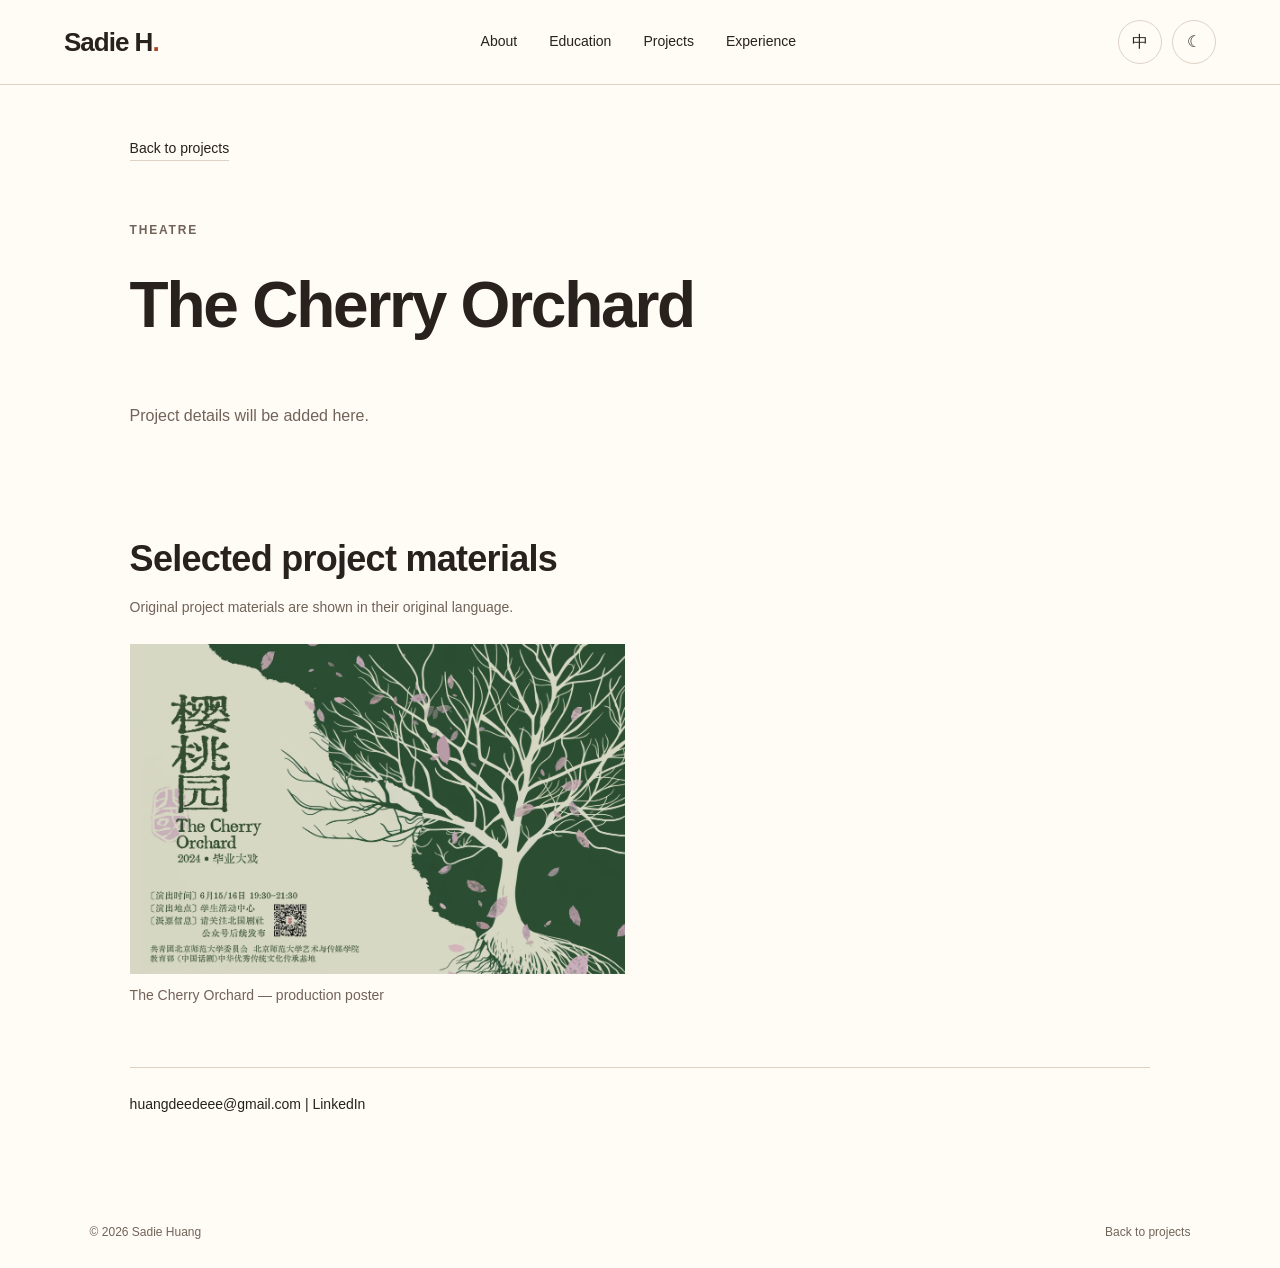
==== projects/cherry/index.html @ c48800c4 "Update Sadie project website" ====
<!doctype html><html lang="en"><head><meta charset="UTF-8"><meta name="viewport" content="width=device-width,initial-scale=1"><meta name="description" content="The Cherry Orchard — Sadie Huang"><title>The Cherry Orchard — Sadie Huang</title><script>try{document.documentElement.dataset.theme=localStorage.getItem('sadie-theme')||(matchMedia('(prefers-color-scheme: dark)').matches?'dark':'light');document.documentElement.lang=localStorage.getItem('sadie-language')||'en'}catch(e){document.documentElement.dataset.theme=matchMedia('(prefers-color-scheme: dark)').matches?'dark':'light'}</script><link rel="stylesheet" href="../../style.css"></head><body data-project="cherry"><header><a class="brand" href="../../">Sadie H<span>.</span></a><nav id="nav"><a href="../../#about" data-detail-i="about">About</a><a href="../../#education" data-detail-i="education">Education</a><a href="../../#work" data-detail-i="projects">Projects</a><a href="../../#experience" data-detail-i="experience">Experience</a></nav><div class="utilities"><button id="language" aria-label="Switch language">中</button><button id="theme" aria-label="Switch color theme">◐</button><button id="menu" aria-controls="nav" aria-expanded="false" aria-label="Menu">☰</button></div></header><main class="project-detail"><a class="back-link" href="../../#work" data-detail-i="back">Back to projects</a><p id="project-category" class="eyebrow"></p><h1 id="project-title">The Cherry Orchard</h1><div id="project-content" aria-live="polite"></div><div id="project-media"></div><section class="project-contact"><a href="mailto:huangdeedeee@gmail.com">huangdeedeee@gmail.com</a><span aria-hidden="true"> | </span><a href="https://www.linkedin.com/in/sadie-huang-341997337" target="_blank" rel="noopener noreferrer">LinkedIn</a></section></main><footer><span>© <span id="year"></span> Sadie Huang</span><a href="../../#work" data-detail-i="back">Back to projects</a></footer><dialog id="lightbox"><button id="close" aria-label="Close image">×</button><img id="full-image" alt=""><p id="image-caption"></p></dialog><script src="../../project.js"></script></body></html>
---- style.css ----
:root{--bg:#fffbf5;--fg:#28211d;--muted:#716359;--line:#ded2c7;--soft:#f4ece2;--accent:#ac4828;--header:rgba(255,251,245,.94);color-scheme:light}html[data-theme=dark]{--bg:#1c1815;--fg:#faf0e5;--muted:#c5b5a8;--line:#4a3c33;--soft:#28211b;--accent:#efaa7f;--header:rgba(28,24,21,.94);color-scheme:dark}*{box-sizing:border-box}html{scroll-behavior:smooth;scroll-padding-top:90px}body{margin:0;background:var(--bg);color:var(--fg);font-family:Arial,'Helvetica Neue','PingFang SC',sans-serif;font-size:16px;line-height:1.65}button,a{-webkit-tap-highlight-color:transparent}a{color:inherit;text-decoration:none}button{font:inherit;cursor:pointer;color:inherit}button:focus-visible,a:focus-visible{outline:3px solid var(--accent);outline-offset:5px}header{position:sticky;top:0;z-index:20;display:flex;align-items:center;justify-content:space-between;padding:20px 5%;background:var(--header);backdrop-filter:blur(12px);border-bottom:1px solid var(--line);gap:20px}.brand{font-size:26px;font-weight:800;letter-spacing:-1px}.brand span{color:var(--accent)}nav{display:flex;gap:32px;font-size:14px}nav a:hover,.linkedin:hover{color:var(--accent)}.utilities{display:flex;gap:10px;align-items:center}.utilities button{background:none;border:1px solid var(--line);border-radius:50%;min-width:44px;height:44px;font-size:16px}#language{border-radius:24px;padding:0 13px}#menu{display:none}.hero{position:relative;padding:70px 7% 0;min-height:760px;overflow:hidden;isolation:isolate}.hero-content{position:relative;z-index:2}.eyebrow{font-size:12px;font-weight:700;letter-spacing:.15em;margin:0 0 28px;text-transform:uppercase}h1{font-size:clamp(100px,15vw,220px);line-height:.89;letter-spacing:-.075em;margin:0;font-weight:700}h1 span{margin-left:11vw}h1 b{color:var(--accent)}.hero-bottom{display:flex;align-items:center;justify-content:space-between;gap:30px;margin:45px 0 55px}.hero-bottom p{font-size:clamp(20px,2.5vw,30px);line-height:1.35;margin:0;letter-spacing:-.025em}.pill{display:inline-flex;border:1px solid var(--fg);padding:15px 26px;border-radius:50px;font-size:14px;white-space:nowrap}.pill:hover{background:var(--fg);color:var(--bg)}.hero-foot{position:relative;z-index:2;display:flex;justify-content:space-between;border-top:1px solid var(--line);padding:18px 0;font-size:12px;color:var(--muted);gap:16px}.section{padding:90px 7%;border-top:1px solid var(--line)}.section-heading{display:flex;align-items:flex-end;justify-content:space-between;gap:30px;margin-bottom:45px}h2{font-size:clamp(40px,6vw,80px);line-height:1.06;letter-spacing:-.055em;margin:0;font-weight:600}.section-note{color:var(--muted);max-width:320px;margin:0}.filters{display:flex;gap:10px;flex-wrap:wrap;margin-bottom:36px}.filters button{border:1px solid var(--line);border-radius:25px;background:none;padding:9px 18px;font-size:14px}.filters .active{background:var(--fg);color:var(--bg);border-color:var(--fg)}.gallery{display:grid;grid-template-columns:repeat(2,minmax(0,1fr));gap:38px 28px}.art{margin:0;min-width:0}.art button{display:block;background:var(--soft);padding:0;border:0;width:100%;overflow:hidden}.art img{width:100%;height:420px;object-fit:contain;display:block;transition:transform .45s}.art button:hover img{transform:scale(1.025)}.art figcaption{display:flex;justify-content:space-between;gap:15px;margin-top:12px;font-size:14px}.art figcaption small{color:var(--muted);font-size:12px}.videos{margin-top:65px}.video-heading{display:flex;justify-content:space-between;align-items:center;gap:20px}.video-heading p{font-size:14px;color:var(--muted)}h3{font-size:20px;font-weight:500;line-height:1.4}.videos>a{display:flex;gap:28px;align-items:center;padding:24px 0;border-top:1px solid var(--line)}.videos>a>span{font-size:13px;color:var(--muted)}.videos>a h3{flex:1;margin:0}.videos>a:hover h3{color:var(--accent)}.videos small{color:var(--muted)}.about{background:var(--soft)}.about-grid{display:grid;grid-template-columns:1fr 1fr;gap:70px}.large{font-size:24px;line-height:1.5;margin-top:0;letter-spacing:-.02em}.about-grid p:not(.large){color:var(--muted)}.skills{margin-top:36px}.skills h3{font-size:14px;font-weight:700;margin-bottom:8px}.skills p{font-size:15px;margin-top:0}.education{display:grid;grid-template-columns:.6fr repeat(3,1fr);gap:30px;margin-top:60px;border-top:1px solid var(--line);padding-top:30px}.education h3,.education h4{margin:0 0 10px}.education h4{font-size:16px}.education p{font-size:14px;margin:0 0 10px;color:var(--muted)}small{font-size:12px}.job{display:grid;grid-template-columns:.6fr 1.1fr 1.5fr;gap:30px;border-top:1px solid var(--line);padding:32px 0}.job .date{color:var(--muted);font-size:14px}.job h3{margin:0 0 10px;font-size:24px}.job .role{font-size:14px;color:var(--accent);margin:0}.job ul{padding-left:18px;margin:0;font-size:16px;color:var(--muted)}.job li+li{margin-top:12px}.contact{background:var(--accent);color:#fff}.contact h2{max-width:950px}.email{display:block;width:fit-content;font-size:clamp(18px,3vw,36px);border-bottom:1px solid #ffffff77;margin:40px 0 22px;overflow-wrap:anywhere}.linkedin{font-size:16px}.contact .linkedin:hover{color:#fff;text-decoration:underline}footer{display:flex;justify-content:space-between;padding:26px 7%;font-size:12px;color:var(--muted)}dialog{border:none;background:var(--bg);color:var(--fg);padding:40px 20px 20px;max-width:94vw;max-height:94vh}dialog::backdrop{background:#000c}dialog img{display:block;max-width:85vw;max-height:75vh;object-fit:contain;margin:auto}dialog p{text-align:center;font-size:14px}#close{position:absolute;right:10px;top:4px;background:none;border:0;font-size:30px}.portrait{position:absolute;inset:0;width:100%;height:100%;object-fit:cover;object-position:var(--desktop-focus,50% 40%);opacity:0;transition:opacity 1.2s}.portrait.current{opacity:1}#portraits{position:absolute;inset:0;z-index:-2}.has-portraits:after{content:'';position:absolute;inset:0;z-index:-1;background:linear-gradient(90deg,#0009,#0002),linear-gradient(0deg,#0008,transparent 60%)}.has-portraits{color:white}.has-portraits .hero-foot{color:#eee;border-color:#fff5}.has-portraits .pill{border-color:#fff}.has-portraits .pill:hover{color:#111;background:white}.has-portraits h1 b{color:#efaa7f}#carousel{position:relative;z-index:3;display:flex;gap:12px;align-items:center;margin-bottom:20px}#carousel[hidden]{display:none}#carousel button{border:1px solid #fff8;background:#0005;color:white;border-radius:25px;min-height:44px;min-width:44px}#dots{display:flex;gap:8px}#dots button{min-width:12px;min-height:12px;width:12px;height:12px;padding:0}#dots .active{background:white}#pause{padding:0 18px}[hidden]{display:none!important}@media(min-width:1500px){main,header,footer{max-width:1800px;margin:auto}}@media(max-width:900px){.hero{min-height:680px}nav{gap:18px}.section-note{max-width:220px}.art img{height:330px}.about-grid{gap:35px}.education{grid-template-columns:1fr 1fr}.job{grid-template-columns:.7fr 1.2fr}.job ul{grid-column:2}.portrait{object-position:var(--mobile-focus,50% 35%)}}@media(max-width:600px){header{padding:14px 6%;gap:10px}.brand{font-size:23px}#menu{display:block}nav{display:none;position:absolute;top:100%;left:0;right:0;background:var(--bg);border-bottom:1px solid var(--line);padding:20px 6%;flex-direction:column;font-size:16px}nav.open{display:flex}.hero{padding:55px 6% 0;min-height:680px}h1{font-size:clamp(88px,24vw,145px)}h1 span{margin-left:5vw}.hero-bottom{align-items:flex-start;flex-direction:column;margin-top:40px;margin-bottom:38px;gap:26px}.hero-bottom p{font-size:23px}.hero-foot{flex-direction:column;gap:5px}.section{padding:65px 6%}.section-heading{display:block}.section-note{margin-top:22px;max-width:none}.gallery{grid-template-columns:1fr;gap:28px}.art img{height:auto;max-height:540px}.about-grid{grid-template-columns:1fr;gap:28px}.large{font-size:21px}.education{grid-template-columns:1fr;gap:24px;margin-top:35px}.job{grid-template-columns:1fr;gap:12px}.job ul{grid-column:auto}.video-heading{display:block}.videos>a{gap:16px}.videos h3{font-size:17px}.videos small{font-size:12px}.filters{gap:8px}.filters button{padding:8px 12px}.eyebrow{font-size:12px;letter-spacing:.08em}.contact h2{font-size:40px}footer{gap:20px}}@media(prefers-reduced-motion:reduce){html{scroll-behavior:auto}*,*:before,*:after{transition:none!important;animation:none!important}}

/* Project-based portfolio and simplified contact placement, shared across themes. */
.hero-contact{display:flex;flex-wrap:wrap;align-items:center;gap:12px;font-size:clamp(16px,2vw,23px);line-height:1.6;min-width:0}.hero-contact a{overflow-wrap:anywhere}.hero-contact a:hover{text-decoration:underline}.hero-contact>span{color:var(--muted)}.has-portraits .hero-contact>span{color:#ddd}.education{grid-template-columns:repeat(4,minmax(0,1fr))}.education>h3{grid-column:1/-1}.project-card{min-width:0}.project-cover{aspect-ratio:16/10;background:var(--soft);border:1px solid var(--line);position:relative;overflow:hidden}.project-cover>span{position:absolute;bottom:18px;left:20px;font-size:14px;color:var(--muted)}.project-cover img{display:block;width:100%;height:100%;object-fit:cover}.project-category{font-size:12px;color:var(--muted);margin:18px 0 8px}.project-card h3{font-size:22px;line-height:1.45;margin:0;overflow-wrap:anywhere}.job-description{margin:0;color:var(--muted);font-size:16px}.about-grid h2{font-size:clamp(36px,5vw,64px)}@media(max-width:900px){.education{grid-template-columns:repeat(2,minmax(0,1fr))}.job-description{grid-column:2}}@media(max-width:600px){.education{grid-template-columns:1fr}.hero-contact{gap:8px;font-size:16px}.project-card h3{font-size:20px}.job-description{grid-column:auto}.hero{min-height:600px}}
/* Experience disclosure uses native details for touch and keyboard access. */
.job{display:block;padding:0}.job-summary{display:grid;grid-template-columns:.6fr 1.1fr .1fr;gap:30px;align-items:start;padding:28px 0;cursor:pointer;list-style:none}.job-summary::-webkit-details-marker{display:none}.job-summary:focus-visible{outline:3px solid var(--accent);outline-offset:4px}.job-name{display:block;font-size:24px;line-height:1.35;margin-bottom:10px}.job-heading .role{display:block}.expand-icon{text-align:right;font-size:24px;line-height:1.2}.job[open] .expand-icon{transform:rotate(45deg)}.job .job-description{margin:0 0 28px;padding-left:calc(33.333% + 10px);max-width:1000px;line-height:1.7}.education a:hover{text-decoration:underline;text-underline-offset:4px}.project-link{display:block}.project-link:hover h3{color:var(--accent)}.project-link:hover .project-cover{border-color:var(--accent)}.project-link:focus-visible{outline:3px solid var(--accent);outline-offset:7px}.project-detail{padding:50px 7% 80px;max-width:1200px;margin:auto}.back-link{display:inline-block;font-size:14px;border-bottom:1px solid var(--line);margin-bottom:60px}.project-detail .eyebrow{color:var(--muted)}.project-detail h1{font-size:clamp(34px,5vw,68px);line-height:1.15;letter-spacing:-.035em;max-width:1000px;overflow-wrap:anywhere}.project-lead{font-size:clamp(19px,2.2vw,26px);line-height:1.6;max-width:850px;margin:30px 0 50px}.project-section{padding:30px 0;border-top:1px solid var(--line);margin-top:25px}.project-section h2,#project-media>h2{font-size:clamp(25px,3vw,36px);line-height:1.25;letter-spacing:-.02em}.project-section p{max-width:820px;color:var(--muted);margin:18px 0 0}.project-pending{padding:45px 0 90px;color:var(--muted)}.project-section video{width:100%;margin-top:28px;background:#000;max-height:600px}.detail-gallery{display:grid;grid-template-columns:1fr 1fr;gap:30px}.detail-gallery figure{margin:0;min-width:0}.detail-gallery button{border:0;background:var(--soft);padding:0;display:block;width:100%;cursor:zoom-in}.detail-gallery img{display:block;width:100%;height:auto}.detail-gallery figcaption{font-size:14px;color:var(--muted);margin-top:10px}.material-note{color:var(--muted);font-size:14px;margin:15px 0 25px}.project-contact{margin-top:60px;padding-top:25px;border-top:1px solid var(--line);font-size:14px;overflow-wrap:anywhere}@media(max-width:600px){.job-summary{grid-template-columns:1fr auto;gap:12px}.job-summary .date{grid-column:1/-1}.job-heading{grid-column:1}.job .job-description{padding-left:0}.job-name{font-size:22px}.project-detail{padding:35px 6% 60px}.back-link{margin-bottom:40px}.detail-gallery{grid-template-columns:1fr}.project-detail h1{font-size:36px}}

.project-metrics{display:grid;grid-template-columns:repeat(4,minmax(0,1fr));gap:24px;margin:38px 0 45px;padding:30px 0;border-top:1px solid var(--line);border-bottom:1px solid var(--line)}.project-metrics dt{font-size:44px;line-height:1.2;font-weight:600}.project-metrics dd{margin:10px 0 0;font-size:14px;color:var(--muted)}.material-explanation{font-size:16px;line-height:1.65;margin:12px 0 0;color:var(--muted)}.education a{overflow-wrap:anywhere}@media(max-width:700px){.project-metrics{grid-template-columns:1fr 1fr}}

/* Education shares section navigation; article materials preserve their native ratio. */
#education .education{margin-top:38px;padding-top:0;border-top:0}.education .degree{font-size:14px;color:var(--accent);margin:8px 0}.project-article{max-width:850px;margin:0}.project-article>p{margin:28px 0;font-size:18px;line-height:1.85;color:var(--muted)}.project-article figure{margin:32px 0 40px}.project-article button{display:block;width:100%;padding:0;border:0;background:transparent;cursor:zoom-in}.project-article img{display:block;width:100%;height:auto}.project-article figcaption{font-size:13px;line-height:1.6;color:var(--muted);margin-top:10px}.article-project .project-lead{margin-bottom:36px}.project-article button:focus-visible{outline:3px solid var(--accent);outline-offset:5px}@media(max-width:600px){.project-article>p{font-size:16px;line-height:1.8}.project-article figure{margin:26px 0 32px}}

/* Inline video portfolio: preserve vertical footage, with lightweight poster loading. */
.project-article .video-figure{max-width:850px;margin:38px auto}.project-article .portrait-video{max-width:400px}.video-figure video{display:block;width:100%;height:auto;background:#1c1815;border-radius:8px}.video-figure figcaption{font-size:16px;color:var(--fg);margin-top:12px}

/* Shared slideshow frame; per-photo focal points keep faces visible on narrow screens. */
.has-portraits.hero{height:clamp(640px,calc(100svh - 85px),900px);min-height:0;display:flex;flex-direction:column;justify-content:flex-end;padding:36px 7% 20px}.has-portraits:after{background:linear-gradient(0deg,rgba(0,0,0,.84) 0%,rgba(0,0,0,.55) 30%,rgba(0,0,0,.05) 75%)}.has-portraits h1{font-size:clamp(78px,10vw,150px);line-height:1;letter-spacing:-.055em}.has-portraits h1 br{display:none}.has-portraits h1 span{margin-left:18px}.has-portraits .hero-content>.eyebrow{margin-bottom:18px}.has-portraits .hero-bottom{margin-top:22px;margin-bottom:20px;gap:24px}.has-portraits #carousel{margin-bottom:12px}.has-portraits .hero-foot{padding:12px 0 0}.about-identity h2{margin-top:0}.about-avatar{display:block;width:180px;height:180px;object-fit:cover;border-radius:50%;margin-top:26px}.gallery{row-gap:64px}.project-lead strong{font-weight:700;color:var(--accent)}
@media(max-width:600px){.has-portraits.hero{height:720px;padding:32px 6% 20px}.has-portraits h1{font-size:clamp(74px,20vw,110px)}.has-portraits h1 br{display:block}.has-portraits h1 span{margin-left:0}.has-portraits .hero-bottom{margin-top:18px;gap:16px}.has-portraits .hero-contact{font-size:14px}.about-identity{display:flex;align-items:center;justify-content:space-between;gap:16px}.about-identity h2{margin:0}.about-avatar{width:112px;height:112px;flex-shrink:0;margin-top:0}.gallery{row-gap:52px}.filters button[data-filter=product]{max-width:100%;font-size:14px}}

@media(max-width:600px){.has-portraits .portrait{height:var(--mobile-height,100%);top:var(--mobile-top,0%);bottom:auto}}

/* Restore the photo-backed hero and give the About portrait more breathing room. */
.has-portraits .portrait{inset:auto;max-width:none;object-fit:fill;object-position:initial;bottom:auto}
.about-identity{display:flex;flex-direction:column;align-items:flex-start;align-self:start;gap:44px}
.about-avatar{width:clamp(140px,17vw,220px);height:auto;aspect-ratio:1;object-fit:cover;object-position:50% 45%;margin:0;max-width:100%}
.education .degree{color:var(--muted)}.education a{color:var(--accent)}
@media(max-width:900px){.about-grid{grid-template-columns:1fr;gap:44px}.about-identity{flex-direction:column;align-items:flex-start;gap:40px}.about-avatar{width:clamp(128px,20vw,180px)}}
@media(max-width:600px){.about-avatar{width:clamp(128px,34vw,160px)}.has-portraits #carousel{gap:10px;flex-wrap:wrap;row-gap:10px}}

.has-portraits.hero{background:#1c1815}
/* Compact project cards: their labels remain on the cover at every width. */
.project-cover{isolation:isolate}.project-cover:after{content:'';position:absolute;inset:0;background:linear-gradient(0deg,rgba(0,0,0,.86),rgba(0,0,0,.30) 47%,transparent 78%);z-index:1;pointer-events:none}.project-label{position:absolute;bottom:0;left:0;right:0;padding:24px;z-index:2;color:#fff}.project-label .project-category{color:#f2e9e2;margin:0 0 8px;font-size:14px}.project-label h3{font-size:clamp(20px,2.2vw,30px);line-height:1.25;color:#fff}.project-link:hover h3{color:#fff}.gallery{row-gap:28px}#language[aria-pressed=true]{background:var(--fg);color:var(--bg)}
/* One artwork per frame, with touch scrolling and keyboard/button navigation. */
.work-gallery{margin:48px 0;--media-height:clamp(300px,52vw,580px)}.gallery-header{display:flex;justify-content:space-between;align-items:center;gap:20px;margin-bottom:18px}.gallery-header h2{font-size:clamp(24px,3vw,36px);letter-spacing:-.025em;line-height:1.25}.gallery-controls{display:flex;align-items:center;gap:12px;flex-shrink:0}.gallery-controls button{background:transparent;border:1px solid var(--line);border-radius:24px;min-height:44px;padding:8px 16px;font-size:14px}.gallery-controls button:disabled{opacity:.35;cursor:default}.gallery-controls span{font-size:14px;color:var(--muted);min-width:52px;text-align:center}.media-rail{display:grid;grid-auto-flow:column;grid-auto-columns:100%;gap:18px;overflow-x:auto;scroll-snap-type:x mandatory;scrollbar-width:thin;scrollbar-color:var(--line) transparent;padding-bottom:14px;overscroll-behavior-x:contain}.media-slide{margin:0;height:calc(var(--media-height) + 40px);scroll-snap-align:start;min-width:0;display:flex;align-items:center;justify-content:center;flex-direction:column;gap:10px}.media-image-button{display:flex;align-items:center;justify-content:center;border:0;padding:0;width:100%;height:var(--media-height);background:var(--soft);cursor:zoom-in}.media-image-window{width:min(100%,calc(var(--media-height)*var(--ratio)));aspect-ratio:var(--ratio);position:relative;overflow:hidden;flex-shrink:0}.media-image-window>img{position:absolute;display:block;left:0;top:var(--offset,0%);width:100%;height:auto;max-width:none;max-height:none;margin:0}.media-slide video{width:100%;height:var(--media-height);object-fit:contain;background:#1c1815}.media-slide figcaption{font-size:14px;color:var(--muted)}.gallery-enlargement{--media-height:78vh;margin:auto;max-width:88vw}.photo-project #project-media{display:none}#lightbox:has(.gallery-enlargement){width:min(94vw,1200px)}
@media(max-width:600px){.project-label{padding:18px}.project-label h3{font-size:23px}.gallery-header{align-items:flex-start;flex-direction:column;gap:12px}.work-gallery{margin:36px 0;--media-height:clamp(300px,100vw,470px)}.gallery-controls{gap:10px}.gallery-controls button{padding:8px 14px}.gallery-enlargement{--media-height:72vh}}
/* Compact galleries keep each composition intact, with adjacent photographs visible. */
.work-gallery{--media-height:clamp(300px,58vh,480px);margin:44px 0 54px}.gallery-header{align-items:center;margin-bottom:20px}.gallery-counter{color:var(--muted);font-size:14px;white-space:nowrap}.gallery-description{max-width:760px;font-size:16px;line-height:1.75;color:var(--muted);margin:0 0 22px}.gallery-stage{position:relative;padding:0 52px}.media-rail{position:relative;display:flex;gap:18px;padding-bottom:12px;scroll-snap-type:x mandatory;scrollbar-width:thin}.media-rail:after{content:'';flex:0 0 var(--rail-width);margin-left:-18px}.media-slide{flex:0 0 auto;width:min(var(--rail-width,700px),calc(var(--media-height)*var(--ratio)));height:calc(var(--media-height) + 32px);justify-content:flex-start}.media-image-button{height:auto;background:none;display:block}.media-image-window{width:100%;aspect-ratio:var(--ratio)}.media-slide video{height:auto;aspect-ratio:16/9}.gallery-side{position:absolute;top:calc(var(--media-height)/2 - 24px);z-index:2;border:1px solid var(--line);background:var(--bg);border-radius:50%;width:44px;height:48px;padding:0;font-size:13px;box-shadow:0 2px 8px #0001}.gallery-side.previous{left:0}.gallery-side.next{right:0}.gallery-side:disabled{opacity:.3;cursor:default}.gallery-side:not(:disabled):hover{background:var(--fg);color:var(--bg)}.gallery-enlargement{width:min(88vw,calc(78vh*var(--ratio)));max-width:88vw}.episode-tabs{display:flex;flex-wrap:wrap;gap:10px;margin-bottom:18px}.episode-tabs button{font-size:14px;min-height:44px;padding:9px 18px;border:1px solid var(--line);border-radius:25px;background:none}.episode-tabs [aria-pressed=true]{background:var(--fg);color:var(--bg);border-color:var(--fg)}.episode-player video{display:block;width:100%;aspect-ratio:16/9;background:#161916;object-fit:contain}.episode-caption{font-size:14px;color:var(--muted);margin:10px 0 0}.project-article .episode-player{margin-top:28px}
@media(max-width:600px){.work-gallery{--media-height:clamp(280px,54vh,400px);margin:36px 0 44px}.gallery-stage{padding:0 42px}.gallery-side{width:36px;height:44px;top:calc(var(--media-height)/2 - 22px);font-size:12px}.gallery-header{flex-direction:row;align-items:center;gap:12px}.gallery-header h2{font-size:24px}.gallery-description{font-size:16px}.episode-tabs{gap:8px}.episode-tabs button{padding:8px 12px}.gallery-enlargement{width:min(88vw,calc(72vh*var(--ratio)))}}
.media-slide{height:auto}.gallery-side{top:50%;transform:translateY(-50%)}.media-rail:after{flex-basis:max(0px,calc(var(--rail-width) - var(--last-width,0px)))}

.media-slide video{aspect-ratio:var(--ratio)}

.gallery-side{top:calc(var(--active-height,var(--media-height))/2)}
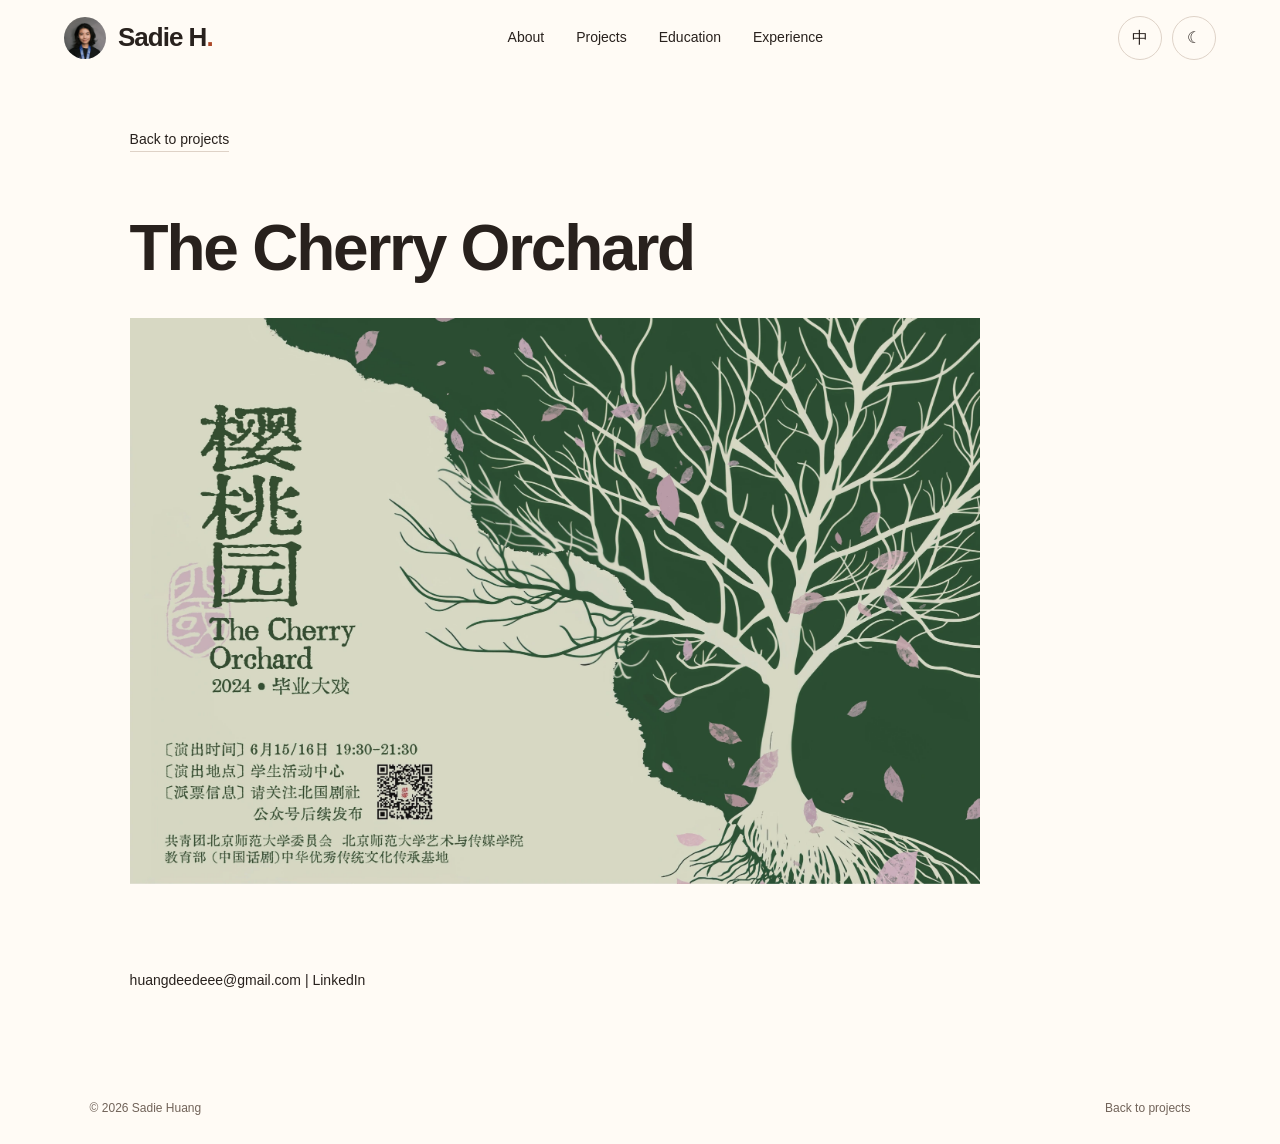
==== commit ea83f214: "Update script version in index.html Updated the project HTML file with a new script version." ====
--- a/projects/cherry/index.html
+++ b/projects/cherry/index.html
@@ -1 +1 @@
-<!doctype html><html lang="en"><head><meta charset="UTF-8"><meta name="viewport" content="width=device-width,initial-scale=1"><meta name="description" content="The Cherry Orchard — Sadie Huang"><title>The Cherry Orchard — Sadie Huang</title><script>try{document.documentElement.dataset.theme=localStorage.getItem('sadie-theme')||(matchMedia('(prefers-color-scheme: dark)').matches?'dark':'light');document.documentElement.lang=localStorage.getItem('sadie-language')||'en'}catch(e){document.documentElement.dataset.theme=matchMedia('(prefers-color-scheme: dark)').matches?'dark':'light'}</script><link rel="stylesheet" href="../../style.css"></head><body data-project="cherry"><header><a class="brand" href="../../">Sadie H<span>.</span></a><nav id="nav"><a href="../../#about" data-detail-i="about">About</a><a href="../../#education" data-detail-i="education">Education</a><a href="../../#work" data-detail-i="projects">Projects</a><a href="../../#experience" data-detail-i="experience">Experience</a></nav><div class="utilities"><button id="language" aria-label="Switch language">中</button><button id="theme" aria-label="Switch color theme">◐</button><button id="menu" aria-controls="nav" aria-expanded="false" aria-label="Menu">☰</button></div></header><main class="project-detail"><a class="back-link" href="../../#work" data-detail-i="back">Back to projects</a><p id="project-category" class="eyebrow"></p><h1 id="project-title">The Cherry Orchard</h1><div id="project-content" aria-live="polite"></div><div id="project-media"></div><section class="project-contact"><a href="mailto:huangdeedeee@gmail.com">huangdeedeee@gmail.com</a><span aria-hidden="true"> | </span><a href="https://www.linkedin.com/in/sadie-huang-341997337" target="_blank" rel="noopener noreferrer">LinkedIn</a></section></main><footer><span>© <span id="year"></span> Sadie Huang</span><a href="../../#work" data-detail-i="back">Back to projects</a></footer><dialog id="lightbox"><button id="close" aria-label="Close image">×</button><img id="full-image" alt=""><p id="image-caption"></p></dialog><script src="../../project.js"></script></body></html>+<!doctype html><html lang="en"><head><meta charset="UTF-8"><meta name="viewport" content="width=device-width,initial-scale=1"><meta name="description" content="The Cherry Orchard — Sadie Huang"><title>The Cherry Orchard — Sadie Huang</title><script>try{document.documentElement.dataset.theme=localStorage.getItem('sadie-theme')||(matchMedia('(prefers-color-scheme: dark)').matches?'dark':'light');document.documentElement.lang=localStorage.getItem('sadie-language')||'en'}catch(e){document.documentElement.dataset.theme=matchMedia('(prefers-color-scheme: dark)').matches?'dark':'light'}</script><link rel="stylesheet" href="../../style.css"></head><body data-project="cherry"><header><a class="brand" href="../../">Sadie H<span>.</span></a><nav id="nav"><a href="../../#about" data-detail-i="about">About</a><a href="../../#education" data-detail-i="education">Education</a><a href="../../#work" data-detail-i="projects">Projects</a><a href="../../#experience" data-detail-i="experience">Experience</a></nav><div class="utilities"><button id="language" aria-label="Switch language">中</button><button id="theme" aria-label="Switch color theme">◐</button><button id="menu" aria-controls="nav" aria-expanded="false" aria-label="Menu">☰</button></div></header><main class="project-detail"><a class="back-link" href="../../#work" data-detail-i="back">Back to projects</a><p id="project-category" class="eyebrow"></p><h1 id="project-title">The Cherry Orchard</h1><div id="project-content" aria-live="polite"></div><div id="project-media"></div><section class="project-contact"><a href="mailto:huangdeedeee@gmail.com">huangdeedeee@gmail.com</a><span aria-hidden="true"> | </span><a href="https://www.linkedin.com/in/sadie-huang-341997337" target="_blank" rel="noopener noreferrer">LinkedIn</a></section></main><footer><span>© <span id="year"></span> Sadie Huang</span><a href="../../#work" data-detail-i="back">Back to projects</a></footer><dialog id="lightbox"><button id="close" aria-label="Close image">×</button><img id="full-image" alt=""><p id="image-caption"></p></dialog><script src="../../project.js?v=portfolio-20261111-6"></script></body></html>
--- a/style.css
+++ b/style.css
@@ -41,3 +41,251 @@
 .media-slide video{aspect-ratio:var(--ratio)}
 
 .gallery-side{top:calc(var(--active-height,var(--media-height))/2)}
+
+/* Keep the portrait indicators clear of the hero copy and footer. */
+.has-portraits #carousel{position:absolute;right:20px;top:50%;transform:translateY(-50%);margin:0;display:block}
+.has-portraits #carousel[hidden]{display:none}
+#dots{flex-direction:column;gap:4px}
+#dots button{position:relative;min-width:32px;min-height:32px;width:32px;height:32px;background:transparent;border:0;border-radius:50%;padding:0}
+#dots button:before{content:'';position:absolute;inset:10px;border:1px solid #fff;background:#0005;border-radius:50%;transition:background .2s,transform .2s}
+#dots button.active{background:transparent}
+#dots button.active:before{background:#fff;transform:scale(1.15)}
+#dots button:focus-visible{outline:2px solid white;outline-offset:0}
+.project-cover img{transition:transform .45s cubic-bezier(.2,.65,.25,1);transform:scale(1)}
+@media(hover:hover) and (pointer:fine){.project-link:hover .project-cover img{transform:scale(1.045)}}
+.project-link:focus-visible .project-cover img{transform:scale(1.045)}
+@media(max-width:600px){.has-portraits #carousel{right:8px;top:30px;transform:none}#dots{gap:0}}
+@media(prefers-reduced-motion:reduce){.project-cover img,#dots button:before{transition:none}.project-link:hover .project-cover img,.project-link:focus-visible .project-cover img{transform:none}}
+
+#carousel>#previous,#carousel>#next,#carousel>#pause{display:none}
+.project-link:hover .project-cover{border-color:var(--line)}
+
+/* A compact introduction lets visitors meet Sadie before browsing her projects. */
+.hero.home-introduction,.hero.home-introduction.has-portraits{display:grid;grid-template-columns:1.05fr 1fr;padding:0;height:auto;min-height:0!important;overflow:visible;isolation:auto;color:var(--fg);background:var(--soft)}
+.home-introduction.has-portraits:after{display:none}.home-intro{padding:38px clamp(28px,5vw,76px);align-self:center;min-width:0}.intro-heading{display:flex;align-items:center;justify-content:space-between;gap:20px;margin-bottom:20px}.about-heading{font-size:18px;font-weight:600;margin:0}.intro-avatar{display:block;width:64px;height:64px;border-radius:50%;object-fit:cover;flex-shrink:0}.home-introduction h1,.home-introduction.has-portraits h1{font-size:clamp(46px,5.7vw,82px);line-height:1.05;letter-spacing:-.055em;margin:0 0 24px}.home-introduction.has-portraits h1 b{color:var(--accent)}.home-introduction .large{font-size:18px;line-height:1.7;color:var(--fg);margin:0 0 24px;max-width:580px;letter-spacing:0}.home-introduction .hero-contact{display:flex;gap:14px;font-size:14px;line-height:1.6;margin-bottom:24px}.home-introduction .hero-contact a{text-decoration:underline;text-underline-offset:4px}.home-introduction .pill{border-color:var(--fg);padding:11px 21px;background:transparent;color:var(--fg)}.home-introduction .pill:hover{background:var(--fg);color:var(--bg)}.home-visual{position:relative;isolation:isolate;min-height:560px;order:-1;overflow:hidden;background:#1c1815}.home-introduction #portraits{z-index:0}.home-introduction .portrait{transition:opacity 1.2s}.home-introduction.has-portraits #carousel{right:14px;top:50%;transform:translateY(-50%);z-index:2}.home-introduction #dots{padding:4px;background:#0002;border-radius:22px}.home-introduction #dots button{width:32px;height:32px}.home-introduction #dots button:before{box-shadow:0 1px 4px #0006}
+.skills-section{padding-top:50px;padding-bottom:50px}.skills-section>h2{font-size:clamp(28px,3vw,38px);letter-spacing:-.03em}.skill-groups{display:grid;grid-template-columns:repeat(3,minmax(0,1fr));gap:28px 38px;margin-top:30px}.skill-group h3,.working-languages h3{font-size:15px;font-weight:700;margin:0 0 9px;line-height:1.4}.skill-group p,.working-languages p{font-size:15px;line-height:1.75;color:var(--muted);margin:0}.working-languages{display:flex;align-items:baseline;gap:20px;border-top:1px solid var(--line);padding-top:22px;margin-top:30px}.working-languages h3{margin:0}.job-name a{color:inherit;text-decoration:underline;text-decoration-color:var(--line);text-underline-offset:5px}.job-name a:hover{color:var(--accent);text-decoration-color:var(--accent)}.project-cover-uiux{background:#263f37}.project-cover-uiux .project-brand{position:absolute;left:24px;right:24px;top:26px;color:#fff;font-size:clamp(26px,3vw,44px);font-weight:600;line-height:1.1;letter-spacing:-.04em;z-index:2}.project-cover-uiux:after{background:linear-gradient(0deg,#14241ff2,transparent)}.project-reference{display:inline-block;color:var(--accent);border-bottom:1px solid currentColor;margin-top:24px;font-size:16px}
+@media(max-width:1000px){.hero.home-introduction,.hero.home-introduction.has-portraits{grid-template-columns:1fr 1fr}.home-intro{padding:28px}.home-visual{min-height:550px}.home-introduction h1,.home-introduction.has-portraits h1{font-size:52px}.skill-groups{grid-template-columns:repeat(2,minmax(0,1fr))}}
+@media(max-width:700px){.hero.home-introduction,.hero.home-introduction.has-portraits{grid-template-columns:1fr}.home-intro{padding:24px 6% 28px}.intro-heading{margin-bottom:16px}.intro-avatar{width:48px;height:48px}.about-heading{font-size:16px}.home-introduction h1,.home-introduction.has-portraits h1{font-size:48px;margin-bottom:18px}.home-introduction .large{font-size:17px;line-height:1.65;margin-bottom:18px}.home-introduction .hero-contact{margin-bottom:18px;gap:8px 16px}.home-visual{order:0;min-height:330px;height:clamp(330px,72vw,480px)}.home-introduction.has-portraits #carousel{right:10px;top:50%;transform:translateY(-50%)}.skill-groups{grid-template-columns:1fr 1fr;gap:24px}.skills-section{padding-top:36px;padding-bottom:36px}.working-languages{display:block}.working-languages p{margin-top:8px}}
+@media(max-width:420px){.skill-groups{grid-template-columns:1fr}.home-introduction h1,.home-introduction.has-portraits h1{font-size:44px}}
+
+/* Portrait and introduction share the opening spread; tools stay with the bio. */
+header .brand{display:inline-flex;align-items:center;gap:12px;white-space:nowrap;line-height:1.2}
+header .brand>span{margin-left:-12px}
+header .brand:before{content:'';display:block;width:42px;height:42px;flex-shrink:0;border-radius:50%;background:url('assets/home/avatar-v3.webp') center/cover no-repeat}
+header{padding-top:16px;padding-bottom:16px}
+.hero.home-introduction,.hero.home-introduction.has-portraits{grid-template-columns:1fr 1fr;align-items:stretch}
+.home-visual{order:0;min-height:660px;height:auto}
+.home-visual:after{content:'';position:absolute;inset:45% 0 0;background:linear-gradient(transparent,rgba(13,18,17,.64));pointer-events:none;z-index:1}
+.home-introduction .hero-name,.home-introduction.has-portraits .hero-name{position:absolute;left:clamp(26px,4.2vw,70px);right:28px;bottom:34px;z-index:2;margin:0;color:#fff;font-size:clamp(72px,7.5vw,118px);line-height:.94;letter-spacing:-.06em;pointer-events:none;text-shadow:0 2px 24px #0002}
+.hero-name span{display:block;margin-left:0!important}
+.home-introduction.has-portraits .hero-name b{color:#efaa7f}
+.home-intro{padding:36px clamp(28px,3.7vw,62px);align-self:stretch;display:flex;flex-direction:column;justify-content:center}
+.home-intro .about-heading{font-size:19px;margin:0 0 14px;line-height:1.4}
+.home-introduction .large{font-size:18px;line-height:1.65;margin:0;max-width:none}
+.skills-panel{margin-top:26px;padding-top:22px;border-top:1px solid var(--line)}
+.skills-panel h2{font-size:22px;line-height:1.3;letter-spacing:-.025em;margin:0}
+.skills-panel .skill-groups{grid-template-columns:repeat(2,minmax(0,1fr));gap:22px 24px;margin-top:20px}
+.skills-panel .skill-group h3{font-size:14px;margin-bottom:7px;line-height:1.4}
+.skills-panel .skill-group p{font-size:14px;line-height:1.65}
+.home-introduction .hero-contact{font-size:13px;gap:12px 18px;margin:26px 0 0}
+.home-introduction.has-portraits #carousel{right:14px;top:22px;transform:none}
+@media(min-width:701px) and (max-width:1000px){
+  nav{gap:16px}
+  .home-intro{padding:30px 26px}
+  .home-visual{min-height:700px}
+  .home-introduction .large{font-size:17px}
+  .skills-panel .skill-groups{gap:20px 18px}
+}
+@media(max-width:700px){
+  .hero.home-introduction,.hero.home-introduction.has-portraits{grid-template-columns:1fr}
+  .home-visual{order:0;height:clamp(280px,58vw,360px);min-height:0}
+  .home-introduction .hero-name,.home-introduction.has-portraits .hero-name{left:6%;right:6%;bottom:22px;font-size:clamp(44px,10.5vw,70px);line-height:1;white-space:nowrap}
+  .hero-name span{display:inline}
+  .home-intro{padding:26px 6% 30px}
+  .home-intro .about-heading{font-size:18px;margin-bottom:12px}
+  .home-introduction .large{font-size:17px;line-height:1.6}
+  .skills-panel{margin-top:24px;padding-top:22px}
+  .skills-panel .skill-groups{gap:22px 24px}
+  .home-introduction.has-portraits #carousel{top:14px;right:10px;transform:none}
+}
+@media(max-width:600px){
+  header .brand{gap:9px;font-size:22px}
+  header .brand>span{margin-left:-9px}
+  header .brand:before{width:36px;height:36px}
+  header{padding-top:12px;padding-bottom:12px}
+}
+@media(max-width:360px){
+  header .brand{font-size:20px;gap:7px}
+  header .brand>span{margin-left:-7px}
+  header .brand:before{width:32px;height:32px}
+  .skills-panel .skill-groups{grid-template-columns:1fr}
+}
+
+/* Give the biography the emphasis, with one compact toolkit and quiet slide dots. */
+.home-visual{min-height:700px}
+.home-introduction .large{font-size:22px;font-weight:600;line-height:1.55}
+.skills-panel h2{font-size:18px;font-weight:600;letter-spacing:0}
+.home-introduction .hero-name,.home-introduction.has-portraits .hero-name{bottom:102px;font-size:clamp(72px,7.1vw,106px)}
+.home-introduction .home-visual .hero-contact{position:absolute;left:clamp(26px,4.2vw,70px);right:24px;bottom:50px;z-index:3;margin:0;color:#fff;font-size:13px;line-height:1.6;gap:10px 18px}
+.home-introduction .home-visual .hero-contact a{color:#fff;text-decoration-color:#ffffff80}
+.home-introduction #carousel,.home-introduction.has-portraits #carousel{left:50%;right:auto;top:auto;bottom:6px;transform:translateX(-50%);margin:0}
+.home-introduction #dots{flex-direction:row;gap:1px;padding:0;background:transparent;border:0;border-radius:0;box-shadow:none}
+.home-introduction #dots button{width:28px;height:28px;min-width:28px;min-height:28px;padding:0;border:0;background:transparent;box-shadow:none}
+.home-introduction #dots button:before{inset:11px;border:0;background:#ffffff80;box-shadow:none;transform:none;transition:background .2s}
+.home-introduction #dots button.active:before{background:#fff;transform:none}
+.home-introduction #dots button:focus-visible{outline:1px solid #fff;outline-offset:-3px}
+@media(min-width:701px) and (max-width:1000px){.home-introduction .large{font-size:20px}}
+@media(max-width:700px){
+  .home-visual{height:clamp(340px,65vw,410px);min-height:0}
+  .home-introduction .large{font-size:19px;line-height:1.55}
+  .home-introduction .hero-name,.home-introduction.has-portraits .hero-name{left:6%;right:6%;bottom:88px;font-size:clamp(42px,10.5vw,70px)}
+  .home-introduction .home-visual .hero-contact{left:6%;right:6%;bottom:50px;font-size:12px;gap:10px 16px}
+}
+
+/* Give the photography more room and read the toolkit as six compact rows. */
+.hero.home-introduction,.hero.home-introduction.has-portraits{grid-template-columns:3fr 2fr}
+.home-intro{padding-left:clamp(28px,3vw,52px);padding-right:clamp(28px,3vw,52px)}
+.home-introduction .hero-contact{position:static;margin:18px 0 0;font-size:13px;line-height:1.6;gap:10px 16px;color:var(--fg)}
+.home-introduction .hero-contact a{color:inherit;text-decoration-color:var(--muted)}
+.skills-panel .skill-groups{display:flex;flex-direction:column;gap:16px;margin-top:20px}
+.skills-panel .skill-group{display:grid;grid-template-columns:144px minmax(0,1fr);column-gap:14px;align-items:baseline}
+.skills-panel .skill-group h3{margin:0;line-height:1.6}
+.skills-panel .skill-group h3:after{content:':'}
+html[lang=zh] .skills-panel .skill-group h3:after{content:'：'}
+.skills-panel .skill-group p{margin:0;line-height:1.6}
+.home-introduction .hero-name,.home-introduction.has-portraits .hero-name{bottom:54px}
+@media(min-width:701px) and (max-width:1100px){
+  .hero.home-introduction,.hero.home-introduction.has-portraits{grid-template-columns:1.1fr 1fr}
+  .home-intro{padding-left:26px;padding-right:26px}
+  .skills-panel .skill-group{grid-template-columns:128px minmax(0,1fr);column-gap:12px}
+}
+@media(max-width:700px){
+  .hero.home-introduction,.hero.home-introduction.has-portraits{grid-template-columns:1fr}
+  .home-intro{padding-left:6%;padding-right:6%}
+  .home-introduction .hero-contact{margin-top:16px;font-size:12px;gap:10px 16px}
+  .skills-panel .skill-group{grid-template-columns:128px minmax(0,1fr);column-gap:12px}
+  .skills-panel .skill-group h3{font-size:13px}
+  .home-introduction .hero-name,.home-introduction.has-portraits .hero-name{bottom:58px}
+}
+@media(max-width:360px){.skills-panel .skill-group{grid-template-columns:118px minmax(0,1fr);column-gap:10px}}
+
+/* Let content set the opening height, with balanced padding on all four sides. */
+.home-visual{min-height:0;height:auto}
+.home-intro{justify-content:flex-start;padding-top:28px;padding-bottom:28px}
+.home-introduction .large{font-size:clamp(18px,1.5vw,21px);line-height:1.5}
+.home-introduction .hero-contact{margin-top:14px}
+.skills-panel{margin-top:22px;padding-top:18px}
+.skills-panel .skill-groups{margin-top:16px;gap:12px}
+.skills-panel .skill-group h3,.skills-panel .skill-group p{line-height:1.55}
+.home-introduction .hero-name,.home-introduction.has-portraits .hero-name{bottom:44px;font-size:clamp(64px,6.6vw,94px)}
+@media(min-width:1101px){.hero-name span{display:inline}}
+@media(min-width:701px) and (max-height:700px){
+  .home-intro{padding-top:24px;padding-bottom:24px}
+  .home-introduction .large{font-size:clamp(18px,1.5vw,20px);line-height:1.45}
+  .home-introduction .hero-contact{font-size:12px;margin-top:12px}
+  .skills-panel{margin-top:18px;padding-top:16px}
+  .skills-panel .skill-groups{gap:10px;margin-top:14px}
+  .skills-panel .skill-group h3,.skills-panel .skill-group p{font-size:13px;line-height:1.5}
+}
+@media(max-width:700px){
+  .home-visual{height:clamp(300px,60vw,360px)}
+  .home-intro{padding-top:26px;padding-bottom:26px}
+  .home-introduction .large{font-size:19px;line-height:1.5}
+  .home-introduction .hero-name,.home-introduction.has-portraits .hero-name{bottom:48px;font-size:clamp(42px,10.5vw,70px)}
+}
+
+/* Keep contact links easy to read at every size. */
+.home-introduction .hero-contact{font-size:16px}
+@media(min-width:701px) and (max-height:700px){.home-introduction .hero-contact{font-size:15px}}
+@media(max-width:700px){.home-introduction .hero-contact{font-size:14px}}
+
+/* A less compressed opening for the desktop window in the reference. */
+@media(min-width:1101px){
+  .hero.home-introduction,.hero.home-introduction.has-portraits{grid-template-columns:minmax(0,14fr) minmax(0,11fr)}
+  .home-intro{padding:34px clamp(32px,3.2vw,54px)}
+  .home-introduction .large{font-size:22px;line-height:1.5}
+  .home-introduction .hero-contact{font-size:16px;margin-top:18px}
+  .skills-panel{margin-top:26px;padding-top:22px}
+  .skills-panel .skill-groups{margin-top:20px;gap:16px}
+  .skills-panel .skill-group{grid-template-columns:148px minmax(0,1fr);column-gap:16px}
+  .skills-panel .skill-group h3{font-size:14px;line-height:1.6}
+  .skills-panel .skill-group p{font-size:14.5px;line-height:1.6}
+  .home-introduction .hero-name,.home-introduction.has-portraits .hero-name{font-size:clamp(80px,7.2vw,110px);bottom:48px}
+}
+@media(min-width:1101px) and (max-height:625px){
+  .home-intro{padding-top:26px;padding-bottom:26px}
+  .home-introduction .large{font-size:20px;line-height:1.45}
+  .home-introduction .hero-contact{font-size:15.5px;margin-top:14px}
+  .skills-panel{margin-top:20px;padding-top:16px}
+  .skills-panel .skill-groups{margin-top:16px;gap:12px}
+  .skills-panel .skill-group h3,.skills-panel .skill-group p{font-size:13.5px;line-height:1.55}
+  .home-introduction .hero-name,.home-introduction.has-portraits .hero-name{font-size:clamp(72px,6.6vw,94px);bottom:44px}
+}
+
+/* Keep the expanded introduction comfortable and slightly taller. */
+@media(min-width:1101px){
+  .hero.home-introduction,.hero.home-introduction.has-portraits{grid-template-columns:minmax(0,27fr) minmax(0,23fr)}
+  .home-intro{padding-top:35px;padding-bottom:35px}
+  .home-introduction .large{font-size:21px;line-height:1.48}
+  .skills-panel{margin-top:24px}
+  .skills-panel .skill-groups{gap:15px}
+}
+@media(min-width:1101px) and (max-height:640px){
+  .home-intro{padding-top:26px;padding-bottom:26px}
+  .home-introduction .large{font-size:20px;line-height:1.45}
+  .home-introduction .hero-contact{font-size:15.5px;margin-top:14px}
+  .skills-panel{margin-top:20px;padding-top:16px}
+  .skills-panel .skill-groups{margin-top:16px;gap:12px}
+  .skills-panel .skill-group h3,.skills-panel .skill-group p{font-size:13.5px;line-height:1.55}
+}
+
+/* Add a little breathing room above and below the introduction. */
+.home-intro{padding-top:30px;padding-bottom:30px}
+@media(min-width:1101px){
+  .home-intro{padding-top:41px;padding-bottom:41px}
+  .skills-panel .skill-groups{gap:13px}
+}
+@media(min-width:1101px) and (max-height:640px){
+  .home-intro{padding-top:32px;padding-bottom:32px}
+  .skills-panel .skill-groups{gap:12px}
+}
+@media(max-width:700px){.home-intro{padding-top:32px;padding-bottom:32px}}
+
+/* Increase the introduction's upper and lower padding by another 20px. */
+.home-intro{padding-top:50px;padding-bottom:50px}
+@media(min-width:1101px){.home-intro{padding-top:61px;padding-bottom:61px}}
+@media(min-width:1101px) and (max-height:640px){.home-intro{padding-top:52px;padding-bottom:52px}}
+@media(max-width:700px){.home-intro{padding-top:52px;padding-bottom:52px}}
+
+/* Jingxi case study: scoped typography, contribution note, and source-image panels. */
+body[data-project="jingxi"] .project-article>h2{font-size:18px;font-weight:700;line-height:1.85;letter-spacing:normal;margin:36px 0 12px;padding-top:0;border:0}
+body[data-project="jingxi"] .project-article>h3{font-size:18px;font-weight:700;line-height:1.85;letter-spacing:normal;margin:28px 0 12px}
+body[data-project="jingxi"] .project-article>h3+p{margin-top:12px}
+body[data-project="jingxi"] .project-article>.contribution-note{background:var(--soft);border-left:0;padding:24px 28px;color:var(--fg);margin-bottom:42px}
+.article-figure-pair{display:grid;grid-template-columns:1fr 1fr;gap:22px;align-items:start}
+.project-article .article-figures figure{margin:24px 0 30px;min-width:0}
+.article-figures:not(.article-figure-pair) figure.portrait-board{max-width:520px;margin-left:auto;margin-right:auto}
+.article-image-panel{position:relative;overflow:hidden;width:100%;background:var(--soft)}
+.article-image-panel img{position:absolute;height:auto;display:block}
+#lightbox .article-image-panel{width:min(82vw,calc(76vh * var(--panel-ratio)));max-height:none;margin:0 auto}#lightbox .article-image-panel img{max-height:none;max-width:none}
+@media(max-width:600px){.article-figure-pair{grid-template-columns:1fr;gap:0}body[data-project="jingxi"] .project-article>.contribution-note{padding:20px}body[data-project="jingxi"] .project-article>h2,body[data-project="jingxi"] .project-article>h3{font-size:16px;line-height:1.8}}
+body[data-project="jingxi"] header,body[data-project="jingxi"] .project-contact{border-top:0;border-bottom:0}
+body[data-project="jingxi"] .project-article figcaption,body[data-project="jingxi"] #image-caption{display:none}
+body[data-project="jingxi"] .project-article>p>strong{font-weight:700;color:var(--fg)}
+
+/* Shared case-study format, based on Jingxi. */
+body[data-project] header,body[data-project] .project-contact{border-top:0;border-bottom:0}
+.project-case-study .project-article>h2,.project-case-study .gallery-header h2{font-size:18px;font-weight:700;line-height:1.85;letter-spacing:normal;border:0;padding:0;margin:36px 0 12px}
+.project-case-study .project-article>.contribution-note{background:var(--soft);border:0;padding:24px 28px;color:var(--fg);margin:28px 0 42px}
+.project-case-study .project-article>p>strong{font-weight:700;color:var(--fg)}
+.project-case-study figcaption,.project-case-study #image-caption,.project-case-study .episode-caption{display:none}
+.project-case-study .gallery-header h2{margin:0}
+.project-case-study .work-gallery{margin:36px 0 44px}
+.project-case-study .gallery-side{display:grid;place-items:center;width:44px;height:44px;border:1px solid var(--line);border-radius:50%;padding:0;background:var(--bg);color:var(--fg);cursor:pointer;box-shadow:none}
+.project-case-study .gallery-side:not(:disabled):hover{background:var(--fg);color:var(--bg)}
+.gallery-side svg{display:block;width:20px;height:20px;fill:none;stroke:currentColor;stroke-width:1.6;stroke-linecap:round;stroke-linejoin:round}
+.project-case-study .gallery-stage{padding:0 54px}
+.project-case-study .project-article .media-slide{margin:0;flex-shrink:0}
+.project-case-study .episode-tabs button{width:auto;cursor:pointer;padding:9px 18px;border:1px solid var(--line)}
+.project-case-study .episode-tabs [aria-pressed=true]{background:var(--fg);color:var(--bg)}
+@media(max-width:600px){.project-case-study .project-article>h2,.project-case-study .gallery-header h2{font-size:16px;line-height:1.8}.project-case-study .project-article>.contribution-note{padding:20px}.project-case-study .gallery-stage{padding:0 46px}.project-case-study .gallery-side{width:36px;height:36px}}
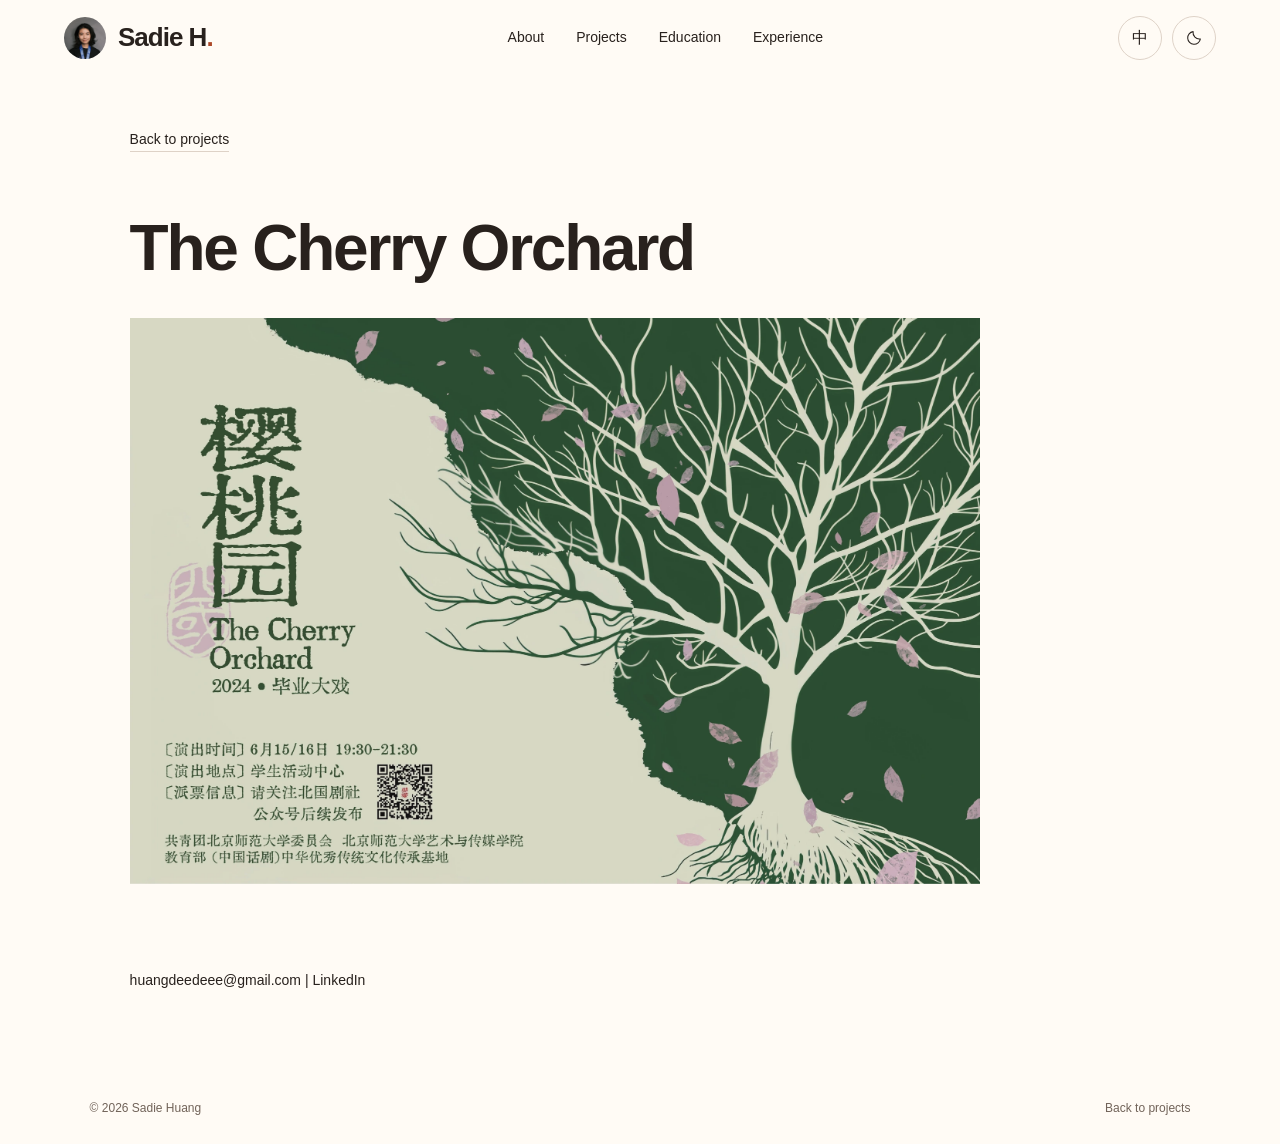
==== commit 566982ac: "Change project.js version in index.html Updated project.js version for controls." ====
--- a/projects/cherry/index.html
+++ b/projects/cherry/index.html
@@ -1 +1 @@
-<!doctype html><html lang="en"><head><meta charset="UTF-8"><meta name="viewport" content="width=device-width,initial-scale=1"><meta name="description" content="The Cherry Orchard — Sadie Huang"><title>The Cherry Orchard — Sadie Huang</title><script>try{document.documentElement.dataset.theme=localStorage.getItem('sadie-theme')||(matchMedia('(prefers-color-scheme: dark)').matches?'dark':'light');document.documentElement.lang=localStorage.getItem('sadie-language')||'en'}catch(e){document.documentElement.dataset.theme=matchMedia('(prefers-color-scheme: dark)').matches?'dark':'light'}</script><link rel="stylesheet" href="../../style.css"></head><body data-project="cherry"><header><a class="brand" href="../../">Sadie H<span>.</span></a><nav id="nav"><a href="../../#about" data-detail-i="about">About</a><a href="../../#education" data-detail-i="education">Education</a><a href="../../#work" data-detail-i="projects">Projects</a><a href="../../#experience" data-detail-i="experience">Experience</a></nav><div class="utilities"><button id="language" aria-label="Switch language">中</button><button id="theme" aria-label="Switch color theme">◐</button><button id="menu" aria-controls="nav" aria-expanded="false" aria-label="Menu">☰</button></div></header><main class="project-detail"><a class="back-link" href="../../#work" data-detail-i="back">Back to projects</a><p id="project-category" class="eyebrow"></p><h1 id="project-title">The Cherry Orchard</h1><div id="project-content" aria-live="polite"></div><div id="project-media"></div><section class="project-contact"><a href="mailto:huangdeedeee@gmail.com">huangdeedeee@gmail.com</a><span aria-hidden="true"> | </span><a href="https://www.linkedin.com/in/sadie-huang-341997337" target="_blank" rel="noopener noreferrer">LinkedIn</a></section></main><footer><span>© <span id="year"></span> Sadie Huang</span><a href="../../#work" data-detail-i="back">Back to projects</a></footer><dialog id="lightbox"><button id="close" aria-label="Close image">×</button><img id="full-image" alt=""><p id="image-caption"></p></dialog><script src="../../project.js?v=portfolio-20261111-6"></script></body></html>
+<!doctype html><html lang="en"><head><meta charset="UTF-8"><meta name="viewport" content="width=device-width,initial-scale=1"><meta name="description" content="The Cherry Orchard — Sadie Huang"><title>The Cherry Orchard — Sadie Huang</title><script>try{document.documentElement.dataset.theme=localStorage.getItem('sadie-theme')||(matchMedia('(prefers-color-scheme: dark)').matches?'dark':'light');document.documentElement.lang=localStorage.getItem('sadie-language')||'en'}catch(e){document.documentElement.dataset.theme=matchMedia('(prefers-color-scheme: dark)').matches?'dark':'light'}</script><link rel="stylesheet" href="../../style.css"></head><body data-project="cherry"><header><a class="brand" href="../../">Sadie H<span>.</span></a><nav id="nav"><a href="../../#about" data-detail-i="about">About</a><a href="../../#education" data-detail-i="education">Education</a><a href="../../#work" data-detail-i="projects">Projects</a><a href="../../#experience" data-detail-i="experience">Experience</a></nav><div class="utilities"><button id="language" aria-label="Switch language">中</button><button id="theme" aria-label="Switch color theme">◐</button><button id="menu" aria-controls="nav" aria-expanded="false" aria-label="Menu">☰</button></div></header><main class="project-detail"><a class="back-link" href="../../#work" data-detail-i="back">Back to projects</a><p id="project-category" class="eyebrow"></p><h1 id="project-title">The Cherry Orchard</h1><div id="project-content" aria-live="polite"></div><div id="project-media"></div><section class="project-contact"><a href="mailto:huangdeedeee@gmail.com">huangdeedeee@gmail.com</a><span aria-hidden="true"> | </span><a href="https://www.linkedin.com/in/sadie-huang-341997337" target="_blank" rel="noopener noreferrer">LinkedIn</a></section></main><footer><span>© <span id="year"></span> Sadie Huang</span><a href="../../#work" data-detail-i="back">Back to projects</a></footer><dialog id="lightbox"><button id="close" aria-label="Close image">×</button><img id="full-image" alt=""><p id="image-caption"></p></dialog><script src="../../project.js?v=controls-20261112-8"></script></body></html>
--- a/style.css
+++ b/style.css
@@ -289,3 +289,22 @@
 .project-case-study .episode-tabs button{width:auto;cursor:pointer;padding:9px 18px;border:1px solid var(--line)}
 .project-case-study .episode-tabs [aria-pressed=true]{background:var(--fg);color:var(--bg)}
 @media(max-width:600px){.project-case-study .project-article>h2,.project-case-study .gallery-header h2{font-size:16px;line-height:1.8}.project-case-study .project-article>.contribution-note{padding:20px}.project-case-study .gallery-stage{padding:0 46px}.project-case-study .gallery-side{width:36px;height:36px}}
+
+/* Film cards show the full collection at a glance. */
+.project-case-study .film-grid{display:grid;grid-template-columns:repeat(3,minmax(0,1fr));gap:22px;margin:38px 0 44px}
+.project-case-study .project-article .film-card{margin:0;min-width:0;overflow:hidden;border:1px solid var(--line);border-radius:14px;background:var(--soft);box-shadow:0 3px 14px #00000007;transition:transform .2s ease,box-shadow .2s ease}
+.project-case-study .film-card:hover{transform:translateY(-3px);box-shadow:0 8px 22px #00000010}
+.project-case-study .film-cover:focus-visible{outline:3px solid var(--fg);outline-offset:-4px}
+.project-case-study .film-cover{position:relative;display:block;width:100%;aspect-ratio:1;overflow:hidden;border:0;padding:0;background:var(--soft);cursor:pointer}
+.project-case-study .film-cover img{display:block;width:100%;height:100%;object-fit:cover;transition:transform .25s ease}
+.project-case-study .film-cover:hover img{transform:scale(1.025)}
+.film-play{position:absolute;left:50%;top:50%;transform:translate(-50%,-50%);display:grid;place-items:center;width:48px;height:48px;border-radius:50%;background:rgba(255,251,245,.94);color:#28211d;box-shadow:0 2px 12px #0002}
+.film-play svg{width:18px;height:18px;fill:currentColor;transform:translateX(1px)}
+.project-case-study .film-card figcaption{display:block;color:var(--muted);font-size:14px;line-height:1.55;margin:0;padding:16px 18px;min-height:75px;box-sizing:border-box;text-align:left}
+.film-dialog{position:fixed;inset:0;width:fit-content;max-width:92vw;max-height:94vh;border:0;padding:48px 16px 16px;margin:auto;background:var(--bg);color:var(--fg);overflow:visible}
+.film-dialog::backdrop{background:rgba(0,0,0,.8)}
+.film-dialog video{display:block;width:auto;max-width:calc(92vw - 32px);max-height:calc(90vh - 64px);margin:0 auto;background:#000}
+.film-dialog .film-close{position:absolute;right:12px;top:8px;width:32px;height:32px;border:0;border-radius:50%;background:var(--soft);color:var(--fg);font-size:26px;line-height:1;cursor:pointer}
+@media(max-width:780px){.project-case-study .film-grid{grid-template-columns:repeat(2,minmax(0,1fr));gap:18px}}
+@media(max-width:480px){.project-case-study .film-grid{grid-template-columns:1fr;gap:22px}.project-case-study .film-card figcaption{min-height:0}}
+@media(prefers-reduced-motion:reduce){.project-case-study .film-cover img,.project-case-study .film-card{transition:none}}
